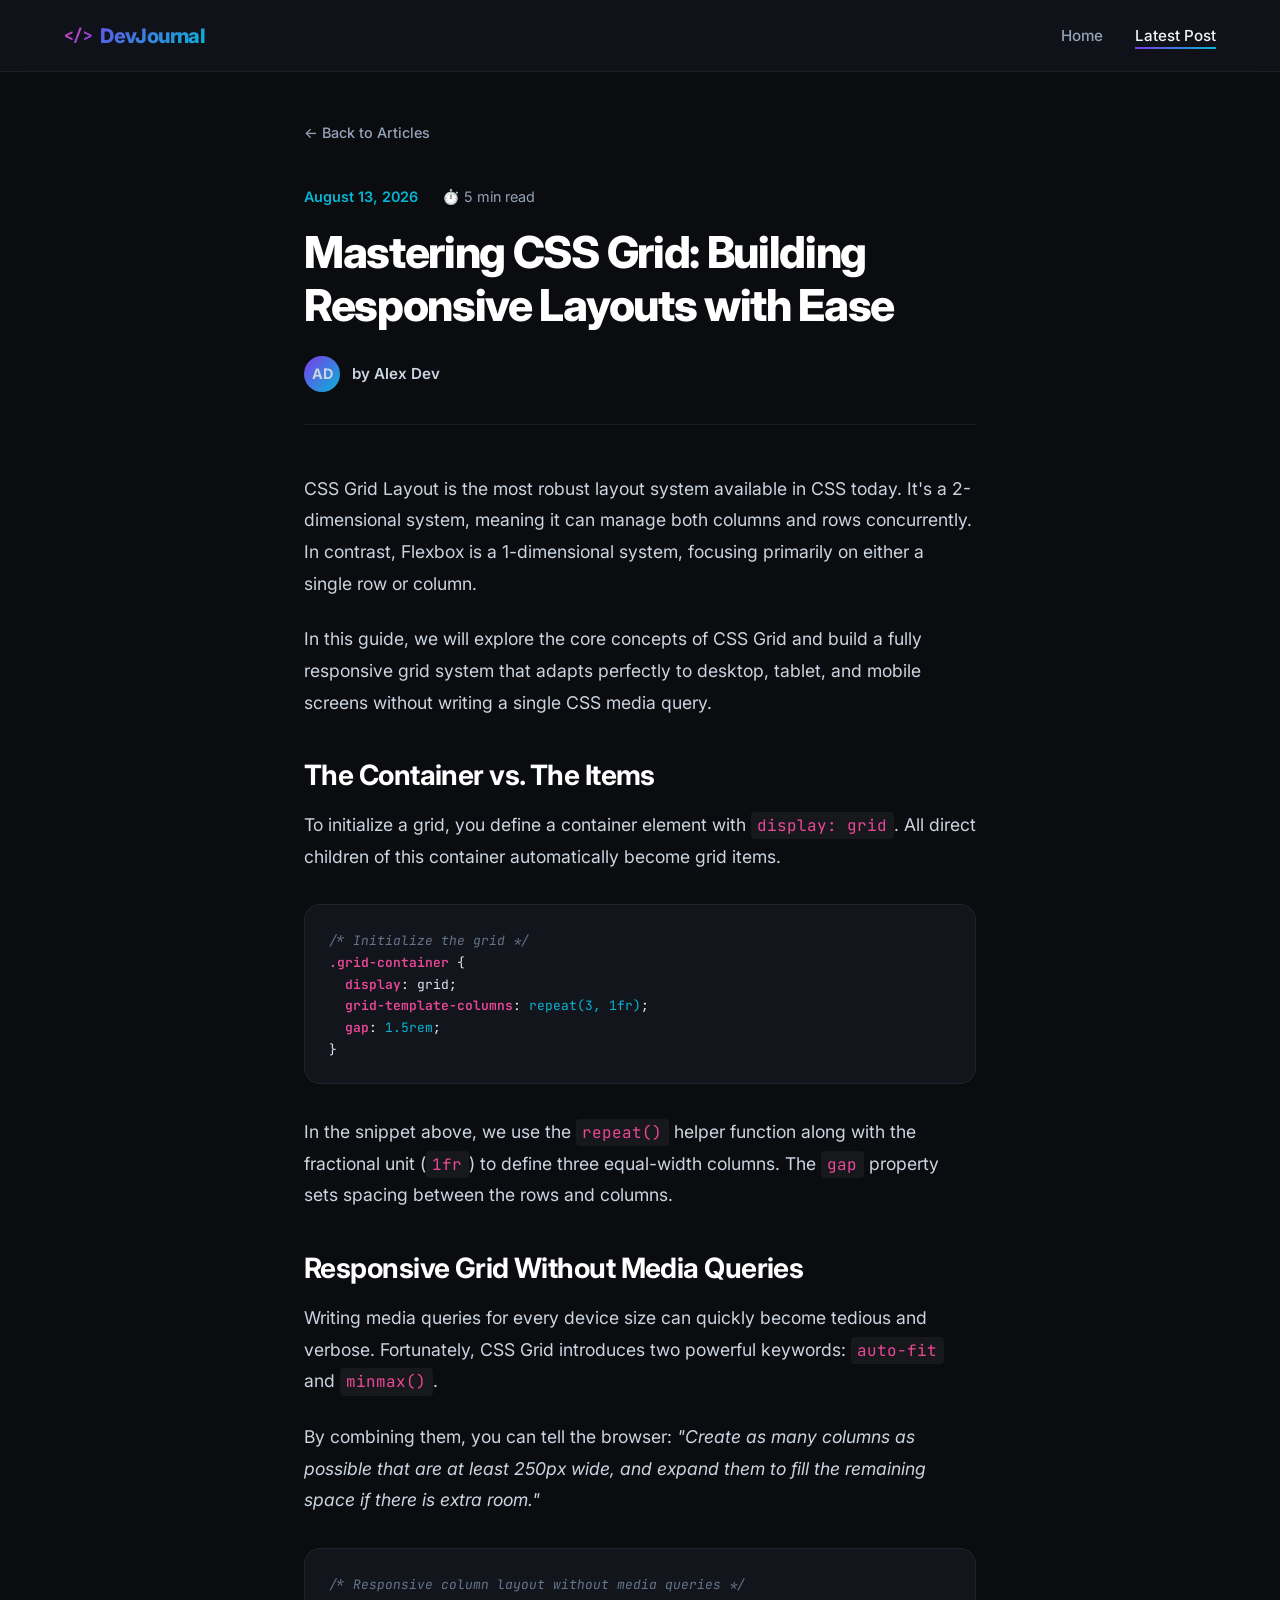
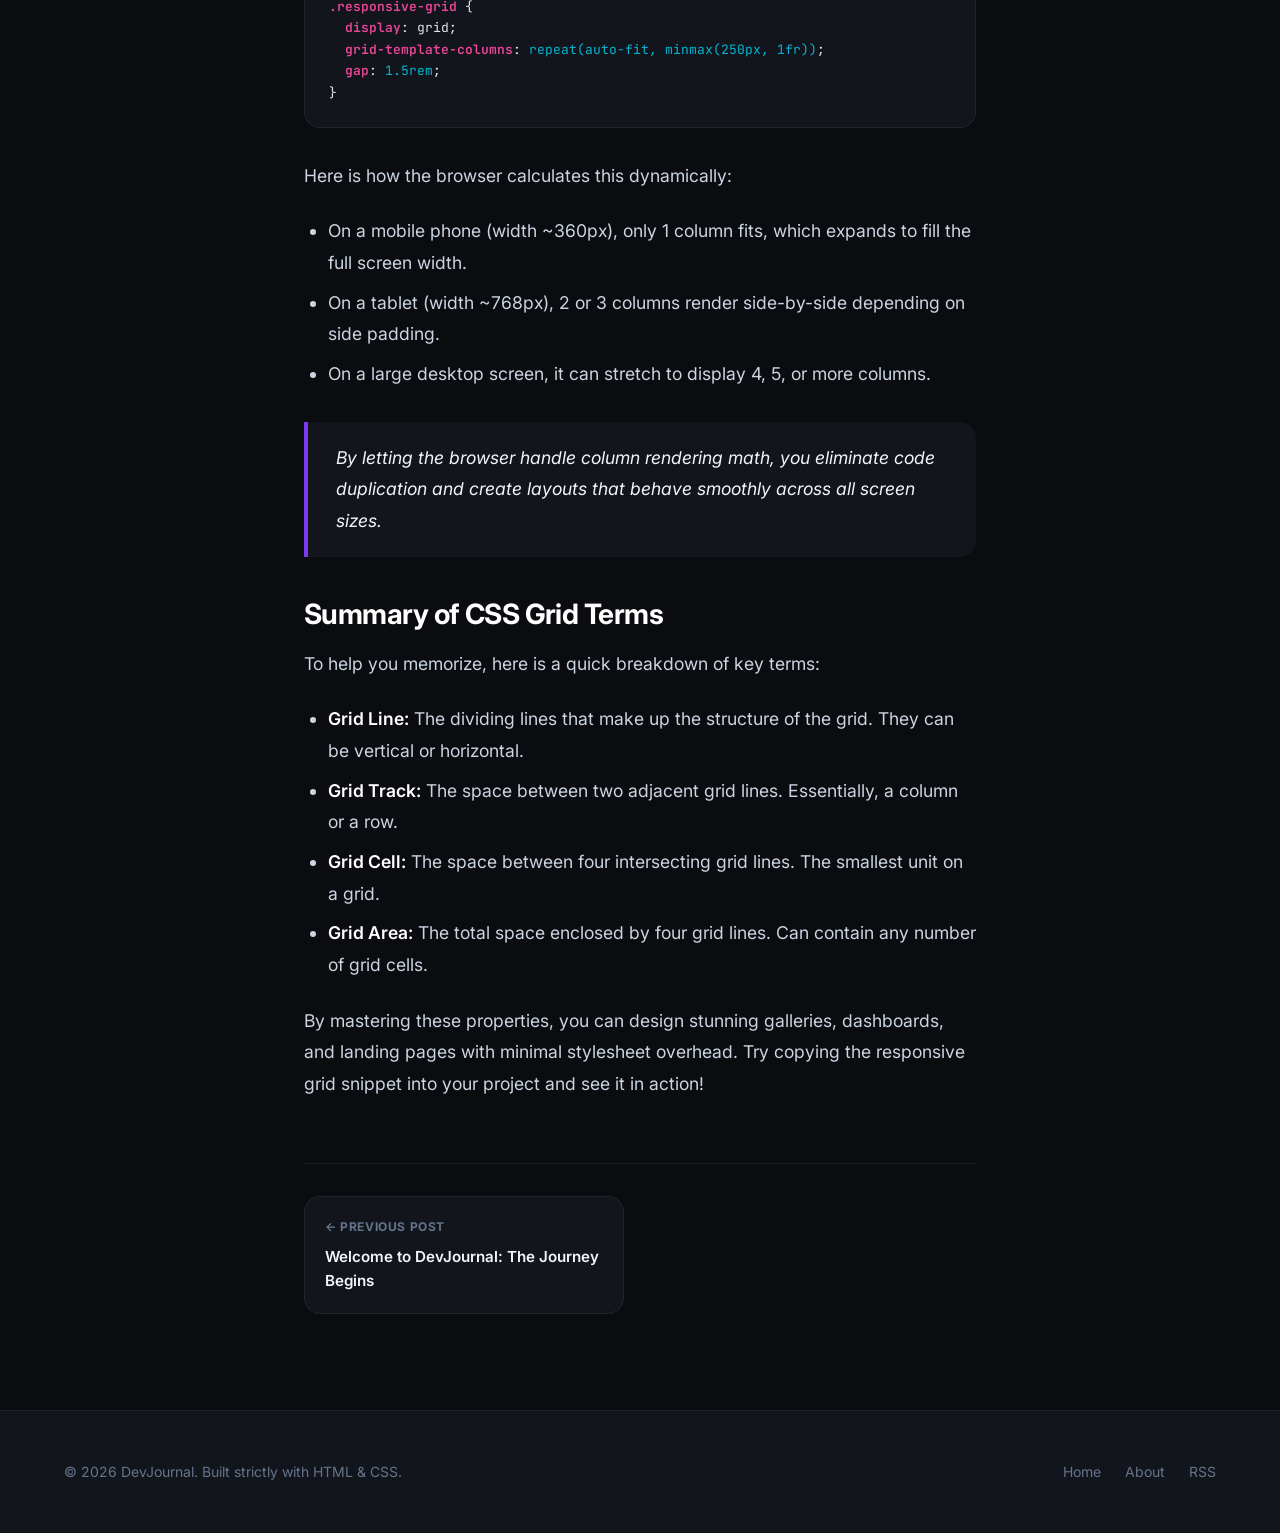
==== posts/mastering-css-grids.html @ 2eeadaad "first commit" ====
<!DOCTYPE html>
<html lang="en">
<head>
  <meta charset="UTF-8">
  <meta name="viewport" content="width=device-width, initial-scale=1.0">
  
  <!-- SEO Meta Tags -->
  <title>Mastering CSS Grid - DevJournal Tech Blog</title>
  <meta name="description" content="An in-depth tutorial on mastering CSS Grid layouts. Learn how to design complex, responsive grids without media queries.">
  <link rel="canonical" href="posts/mastering-css-grids.html">
  
  <!-- Stylesheets -->
  <link rel="stylesheet" href="../css/style.css">
</head>
<body>

  <!-- Sticky Site Header -->
  <header class="site-header" id="site-header">
    <div class="container">
      <a href="../index.html" class="logo" id="logo-link">DevJournal</a>
      <nav aria-label="Main Navigation">
        <ul class="nav-links">
          <li><a href="../index.html" id="nav-home">Home</a></li>
          <li><a href="mastering-css-grids.html" class="active" id="nav-latest">Latest Post</a></li>
        </ul>
      </nav>
    </div>
  </header>

  <!-- Article Layout -->
  <main class="post-layout">
    <!-- Back to Feed Link -->
    <a href="../index.html" class="post-back-btn" id="post-back-btn">← Back to Articles</a>

    <article>
      <!-- Article Header Metadata -->
      <header class="post-header">
        <div class="post-header-meta">
          <time datetime="2026-08-13" class="post-header-date">August 13, 2026</time>
          <span class="post-read-time" aria-label="5 minutes read">⏱️ 5 min read</span>
        </div>
        <h1 class="post-title">Mastering CSS Grid: Building Responsive Layouts with Ease</h1>
        <div class="post-author">
          <div class="post-author-img" aria-hidden="true">AD</div>
          <span class="post-author-name">by Alex Dev</span>
        </div>
      </header>

      <!-- Article Body -->
      <section class="post-content">
        <p>CSS Grid Layout is the most robust layout system available in CSS today. It's a 2-dimensional system, meaning it can manage both columns and rows concurrently. In contrast, Flexbox is a 1-dimensional system, focusing primarily on either a single row or column.</p>

        <p>In this guide, we will explore the core concepts of CSS Grid and build a fully responsive grid system that adapts perfectly to desktop, tablet, and mobile screens without writing a single CSS media query.</p>

        <h2>The Container vs. The Items</h2>
        <p>To initialize a grid, you define a container element with <code>display: grid</code>. All direct children of this container automatically become grid items.</p>

        <pre><code><span class="token comment">/* Initialize the grid */</span>
<span class="token keyword">.grid-container</span> {
  <span class="token keyword">display</span>: grid;
  <span class="token keyword">grid-template-columns</span>: <span class="token string">repeat(3, 1fr)</span>;
  <span class="token keyword">gap</span>: <span class="token string">1.5rem</span>;
}</code></pre>

        <p>In the snippet above, we use the <code>repeat()</code> helper function along with the fractional unit (<code>1fr</code>) to define three equal-width columns. The <code>gap</code> property sets spacing between the rows and columns.</p>

        <h2>Responsive Grid Without Media Queries</h2>
        <p>Writing media queries for every device size can quickly become tedious and verbose. Fortunately, CSS Grid introduces two powerful keywords: <code>auto-fit</code> and <code>minmax()</code>.</p>
        
        <p>By combining them, you can tell the browser: <em>"Create as many columns as possible that are at least 250px wide, and expand them to fill the remaining space if there is extra room."</em></p>

        <pre><code><span class="token comment">/* Responsive column layout without media queries */</span>
<span class="token keyword">.responsive-grid</span> {
  <span class="token keyword">display</span>: grid;
  <span class="token keyword">grid-template-columns</span>: <span class="token string">repeat(auto-fit, minmax(250px, 1fr))</span>;
  <span class="token keyword">gap</span>: <span class="token string">1.5rem</span>;
}</code></pre>

        <p>Here is how the browser calculates this dynamically:</p>
        <ul>
          <li>On a mobile phone (width ~360px), only 1 column fits, which expands to fill the full screen width.</li>
          <li>On a tablet (width ~768px), 2 or 3 columns render side-by-side depending on side padding.</li>
          <li>On a large desktop screen, it can stretch to display 4, 5, or more columns.</li>
        </ul>

        <blockquote>
          <p>By letting the browser handle column rendering math, you eliminate code duplication and create layouts that behave smoothly across all screen sizes.</p>
        </blockquote>

        <h2>Summary of CSS Grid Terms</h2>
        <p>To help you memorize, here is a quick breakdown of key terms:</p>
        <ul>
          <li><strong>Grid Line:</strong> The dividing lines that make up the structure of the grid. They can be vertical or horizontal.</li>
          <li><strong>Grid Track:</strong> The space between two adjacent grid lines. Essentially, a column or a row.</li>
          <li><strong>Grid Cell:</strong> The space between four intersecting grid lines. The smallest unit on a grid.</li>
          <li><strong>Grid Area:</strong> The total space enclosed by four grid lines. Can contain any number of grid cells.</li>
        </ul>

        <p>By mastering these properties, you can design stunning galleries, dashboards, and landing pages with minimal stylesheet overhead. Try copying the responsive grid snippet into your project and see it in action!</p>
      </section>
    </article>

    <!-- Post Navigation Links -->
    <nav class="post-navigation" aria-label="Post navigation">
      <a href="welcome-to-my-blog.html" class="post-nav-card" id="prev-post-link">
        <span class="post-nav-label">← Previous Post</span>
        <span class="post-nav-title">Welcome to DevJournal: The Journey Begins</span>
      </a>
      <div class="post-nav-card next" style="visibility: hidden;">
        <span class="post-nav-label">Next Post</span>
        <span class="post-nav-title">None</span>
      </div>
    </nav>
  </main>

  <!-- Site Footer -->
  <footer class="site-footer" id="site-footer">
    <div class="container">
      <div class="footer-copy" id="footer-copy-text">&copy; 2026 DevJournal. Built strictly with HTML &amp; CSS.</div>
      <ul class="footer-links">
        <li><a href="../index.html" id="footer-link-home">Home</a></li>
        <li><a href="#" id="footer-link-about">About</a></li>
        <li><a href="#" id="footer-link-rss">RSS</a></li>
      </ul>
    </div>
  </footer>

</body>
</html>
---- css/style.css ----
/* Modern Web Responsive Blog Stylesheet */
@import url('https://fonts.googleapis.com/css2?family=Inter:wght@300;400;500;600;700;800&family=JetBrains+Mono:wght@400;500;600&display=swap');

:root {
  /* Colors */
  --bg-primary: #0b0c10;
  --bg-secondary: #13151c;
  --bg-tertiary: #1b1e28;
  --bg-glass: rgba(19, 21, 28, 0.75);
  
  --text-primary: #f1f5f9;
  --text-secondary: #94a3b8;
  --text-muted: #64748b;
  
  --accent-primary: #7c3aed; /* violet-600 */
  --accent-secondary: #06b6d4; /* cyan-500 */
  --accent-magenta: #ec4899; /* pink-500 */
  
  --border-subtle: rgba(255, 255, 255, 0.06);
  --border-focus: rgba(124, 58, 237, 0.5);
  
  --gradient-accent: linear-gradient(135deg, var(--accent-primary) 0%, var(--accent-secondary) 100%);
  --gradient-magenta: linear-gradient(135deg, var(--accent-magenta) 0%, var(--accent-primary) 100%);
  --gradient-card-hover: linear-gradient(135deg, rgba(124, 58, 237, 0.1) 0%, rgba(6, 118, 212, 0.05) 100%);

  /* Layout and Spacing */
  --max-width-content: 1200px;
  --max-width-reading: 72ch;
  --header-height: 72px;
  --radius-sm: 8px;
  --radius-md: 16px;
  --radius-lg: 24px;
  
  /* Font Stacks */
  --font-sans: 'Inter', system-ui, -apple-system, sans-serif;
  --font-mono: 'JetBrains Mono', 'Fira Code', monospace;
  
  /* Transitions */
  --transition-fast: 0.2s cubic-bezier(0.4, 0, 0.2, 1);
  --transition-normal: 0.3s cubic-bezier(0.4, 0, 0.2, 1);
  --transition-slow: 0.5s cubic-bezier(0.4, 0, 0.2, 1);
  
  /* Shadow */
  --shadow-sm: 0 2px 8px -2px rgba(0, 0, 0, 0.5);
  --shadow-md: 0 8px 30px -10px rgba(0, 0, 0, 0.6);
  --shadow-lg: 0 20px 40px -15px rgba(0, 0, 0, 0.8);
  --shadow-glow: 0 0 24px -4px rgba(124, 58, 237, 0.35);
}

/* CSS Resets & Base Styles */
*, *::before, *::after {
  box-sizing: border-box;
  margin: 0;
  padding: 0;
}

html {
  scroll-behavior: smooth;
  -webkit-text-size-adjust: 100%;
}

body {
  background-color: var(--bg-primary);
  color: var(--text-primary);
  font-family: var(--font-sans);
  line-height: 1.6;
  -webkit-font-smoothing: antialiased;
  -moz-osx-font-smoothing: grayscale;
  overflow-x: hidden;
}

/* Typography elements */
h1, h2, h3, h4, h5, h6 {
  color: #ffffff;
  font-weight: 700;
  line-height: 1.25;
  letter-spacing: -0.02em;
}

h1 { font-size: 2.5rem; margin-bottom: 1.5rem; }
h2 { font-size: 1.85rem; margin-bottom: 1.25rem; margin-top: 2rem; }
h3 { font-size: 1.4rem; margin-bottom: 1rem; margin-top: 1.5rem; }

p {
  margin-bottom: 1.25rem;
  color: var(--text-secondary);
  font-weight: 400;
}

a {
  color: var(--text-primary);
  text-decoration: none;
  transition: var(--transition-fast);
}

/* Layout Containers */
.container {
  max-width: var(--max-width-content);
  margin: 0 auto;
  padding: 0 1.5rem;
  width: 100%;
}

/* Sticky Header with Backdrop Blur */
.site-header {
  position: sticky;
  top: 0;
  z-index: 100;
  background-color: var(--bg-glass);
  backdrop-filter: blur(12px);
  -webkit-backdrop-filter: blur(12px);
  border-bottom: 1px solid var(--border-subtle);
  height: var(--header-height);
  display: flex;
  align-items: center;
}

.site-header .container {
  display: flex;
  justify-content: space-between;
  align-items: center;
}

.logo {
  font-size: 1.25rem;
  font-weight: 800;
  letter-spacing: -0.03em;
  background: var(--gradient-accent);
  -webkit-background-clip: text;
  -webkit-text-fill-color: transparent;
  display: flex;
  align-items: center;
  gap: 0.5rem;
}

.logo::before {
  content: "</>";
  font-family: var(--font-mono);
  font-weight: 600;
  font-size: 1rem;
  background: var(--gradient-magenta);
  -webkit-background-clip: text;
  -webkit-text-fill-color: transparent;
}

.nav-links {
  display: flex;
  gap: 2rem;
  list-style: none;
}

.nav-links a {
  font-weight: 500;
  font-size: 0.95rem;
  color: var(--text-secondary);
  position: relative;
  padding: 0.25rem 0;
}

.nav-links a:hover,
.nav-links a.active {
  color: var(--text-primary);
}

.nav-links a::after {
  content: '';
  position: absolute;
  bottom: 0;
  left: 0;
  width: 0;
  height: 2px;
  background: var(--gradient-accent);
  transition: var(--transition-fast);
}

.nav-links a:hover::after,
.nav-links a.active::after {
  width: 100%;
}

/* Layout: Two Column Main Grid for Homepage */
.main-layout {
  display: grid;
  grid-template-columns: 280px 1fr;
  gap: 3rem;
  padding-top: 3rem;
  padding-bottom: 4rem;
}

/* Sidebar Styling */
.sidebar {
  position: sticky;
  top: calc(var(--header-height) + 2rem);
  height: fit-content;
  display: flex;
  flex-direction: column;
  gap: 2rem;
}

.profile-card {
  background-color: var(--bg-secondary);
  border: 1px solid var(--border-subtle);
  border-radius: var(--radius-md);
  padding: 1.75rem;
  box-shadow: var(--shadow-sm);
  text-align: center;
}

.profile-avatar {
  width: 90px;
  height: 90px;
  border-radius: 50%;
  margin: 0 auto 1.25rem;
  background: var(--gradient-accent);
  padding: 3px;
  box-shadow: var(--shadow-glow);
  display: flex;
  align-items: center;
  justify-content: center;
  font-size: 2rem;
}

.profile-name {
  font-size: 1.2rem;
  font-weight: 700;
  margin-bottom: 0.5rem;
}

.profile-bio {
  font-size: 0.875rem;
  color: var(--text-secondary);
  margin-bottom: 1.25rem;
  line-height: 1.5;
}

.social-links {
  display: flex;
  justify-content: center;
  gap: 1rem;
}

.social-btn {
  width: 38px;
  height: 38px;
  border-radius: 50%;
  background-color: var(--bg-tertiary);
  border: 1px solid var(--border-subtle);
  display: flex;
  align-items: center;
  justify-content: center;
  color: var(--text-secondary);
  transition: var(--transition-fast);
}

.social-btn:hover {
  color: var(--text-primary);
  border-color: var(--accent-primary);
  transform: translateY(-2px);
  box-shadow: 0 4px 12px rgba(124, 58, 237, 0.2);
}

.sidebar-widget {
  background-color: var(--bg-secondary);
  border: 1px solid var(--border-subtle);
  border-radius: var(--radius-md);
  padding: 1.5rem;
}

.widget-title {
  font-size: 0.9rem;
  font-weight: 700;
  text-transform: uppercase;
  letter-spacing: 0.05em;
  color: var(--text-primary);
  margin-bottom: 1rem;
  border-bottom: 1px solid var(--border-subtle);
  padding-bottom: 0.5rem;
}

.tag-cloud {
  display: flex;
  flex-wrap: wrap;
  gap: 0.5rem;
}

.tag {
  font-size: 0.75rem;
  font-weight: 600;
  padding: 0.35rem 0.75rem;
  border-radius: 9999px;
  background-color: var(--bg-tertiary);
  border: 1px solid var(--border-subtle);
  color: var(--text-secondary);
  transition: var(--transition-fast);
}

.tag:hover {
  background-color: var(--accent-primary);
  border-color: var(--accent-primary);
  color: #ffffff;
  transform: translateY(-1px);
}

/* Tech Blog list homepage */
.feed-header {
  margin-bottom: 2rem;
}

.feed-title {
  font-size: 2rem;
  font-weight: 800;
  letter-spacing: -0.03em;
  margin-bottom: 0.5rem;
}

.feed-subtitle {
  color: var(--text-secondary);
  font-size: 1rem;
}

.post-list {
  display: flex;
  flex-direction: column;
  gap: 1.75rem;
}

/* Post card layouts */
.post-card {
  background-color: var(--bg-secondary);
  border: 1px solid var(--border-subtle);
  border-radius: var(--radius-md);
  padding: 2rem;
  position: relative;
  transition: var(--transition-normal);
  display: flex;
  flex-direction: column;
  gap: 0.75rem;
  overflow: hidden;
  box-shadow: var(--shadow-sm);
}

.post-card::before {
  content: '';
  position: absolute;
  top: 0;
  left: 0;
  width: 4px;
  height: 100%;
  background: var(--gradient-accent);
  opacity: 0;
  transition: var(--transition-normal);
}

.post-card:hover {
  transform: translateY(-4px);
  border-color: rgba(124, 58, 237, 0.2);
  background: var(--gradient-card-hover);
  box-shadow: var(--shadow-md);
}

.post-card:hover::before {
  opacity: 1;
}

.post-meta {
  display: flex;
  align-items: center;
  gap: 1rem;
  font-size: 0.85rem;
  color: var(--text-muted);
  font-weight: 500;
}

.post-date {
  color: var(--accent-secondary);
}

.post-read-time {
  display: flex;
  align-items: center;
  gap: 0.25rem;
}

.post-card-title {
  font-size: 1.5rem;
  font-weight: 700;
  line-height: 1.3;
}

.post-card-title a:hover {
  background: var(--gradient-accent);
  -webkit-background-clip: text;
  -webkit-text-fill-color: transparent;
}

.post-excerpt {
  color: var(--text-secondary);
  font-size: 0.95rem;
  line-height: 1.6;
}

.post-tags {
  display: flex;
  gap: 0.5rem;
  margin-top: 0.5rem;
}

.post-card-link {
  align-self: flex-start;
  font-size: 0.9rem;
  font-weight: 600;
  color: var(--text-primary);
  display: inline-flex;
  align-items: center;
  gap: 0.25rem;
  margin-top: 0.75rem;
  border-bottom: 2px solid var(--accent-primary);
  padding-bottom: 2px;
}

.post-card-link:hover {
  color: var(--accent-secondary);
  border-color: var(--accent-secondary);
  gap: 0.5rem;
}

/* Single Post layout page */
.post-layout {
  max-width: var(--max-width-reading);
  margin: 0 auto;
  padding: 3rem 1.5rem 6rem;
}

.post-back-btn {
  display: inline-flex;
  align-items: center;
  gap: 0.5rem;
  color: var(--text-secondary);
  font-weight: 500;
  font-size: 0.9rem;
  margin-bottom: 2.5rem;
  transition: var(--transition-fast);
}

.post-back-btn:hover {
  color: var(--text-primary);
  transform: translateX(-4px);
}

.post-header {
  margin-bottom: 3rem;
  border-bottom: 1px solid var(--border-subtle);
  padding-bottom: 2rem;
}

.post-header-meta {
  display: flex;
  align-items: center;
  gap: 1.5rem;
  font-size: 0.9rem;
  color: var(--text-secondary);
  margin-bottom: 1rem;
}

.post-header-date {
  color: var(--accent-secondary);
  font-weight: 600;
}

.post-title {
  font-size: 2.75rem;
  font-weight: 800;
  line-height: 1.2;
  letter-spacing: -0.03em;
  margin-bottom: 1.5rem;
}

.post-author {
  display: flex;
  align-items: center;
  gap: 0.75rem;
}

.post-author-img {
  width: 36px;
  height: 36px;
  border-radius: 50%;
  background: var(--gradient-accent);
  padding: 2px;
  display: flex;
  align-items: center;
  justify-content: center;
  font-size: 0.9rem;
  font-weight: 700;
}

.post-author-name {
  font-weight: 600;
  font-size: 0.95rem;
}

/* Article content styling */
article {
  font-size: 1.1rem;
  line-height: 1.8;
  color: #cbd5e1; /* slate-300 */
}

article p {
  color: #cbd5e1;
  margin-bottom: 1.5rem;
}

article strong {
  color: #ffffff;
  font-weight: 600;
}

article em {
  font-style: italic;
}

article h2 {
  font-size: 1.75rem;
  margin-top: 2.5rem;
  margin-bottom: 1rem;
}

article h3 {
  font-size: 1.35rem;
  margin-top: 2rem;
  margin-bottom: 0.75rem;
}

article ul, article ol {
  margin-bottom: 1.5rem;
  padding-left: 1.5rem;
}

article li {
  margin-bottom: 0.5rem;
  color: #cbd5e1;
}

article blockquote {
  border-left: 4px solid var(--accent-primary);
  background-color: var(--bg-secondary);
  padding: 1.25rem 1.75rem;
  margin: 2rem 0;
  border-radius: 0 var(--radius-md) var(--radius-md) 0;
  font-style: italic;
}

article blockquote p {
  color: var(--text-primary);
  margin-bottom: 0;
}

/* Code Syntax Highlighting */
article pre {
  background-color: var(--bg-secondary);
  border: 1px solid var(--border-subtle);
  border-radius: var(--radius-md);
  padding: 1.5rem;
  overflow-x: auto;
  margin: 2rem 0;
  font-family: var(--font-mono);
  font-size: 0.9rem;
  line-height: 1.5;
  color: #e2e8f0;
}

article code {
  font-family: var(--font-mono);
  font-size: 0.9em;
  background-color: rgba(255, 255, 255, 0.05);
  padding: 0.2rem 0.4rem;
  border-radius: 4px;
  color: var(--accent-magenta);
}

article pre code {
  background-color: transparent;
  padding: 0;
  border-radius: 0;
  color: inherit;
}

/* Image formatting */
article img {
  max-width: 100%;
  height: auto;
  border-radius: var(--radius-md);
  margin: 2rem 0;
  border: 1px solid var(--border-subtle);
  box-shadow: var(--shadow-md);
}

/* Post navigation page footer */
.post-navigation {
  display: flex;
  justify-content: space-between;
  gap: 2rem;
  margin-top: 4rem;
  padding-top: 2rem;
  border-top: 1px solid var(--border-subtle);
}

.post-nav-card {
  flex: 1;
  background-color: var(--bg-secondary);
  border: 1px solid var(--border-subtle);
  border-radius: var(--radius-md);
  padding: 1.25rem;
  display: flex;
  flex-direction: column;
  gap: 0.5rem;
  transition: var(--transition-fast);
}

.post-nav-card:hover {
  border-color: var(--accent-secondary);
  background-color: var(--bg-tertiary);
  transform: translateY(-2px);
}

.post-nav-card.next {
  text-align: right;
}

.post-nav-label {
  font-size: 0.75rem;
  font-weight: 700;
  text-transform: uppercase;
  color: var(--text-muted);
  letter-spacing: 0.05em;
}

.post-nav-title {
  font-size: 0.95rem;
  font-weight: 600;
  color: var(--text-primary);
}

/* Footer Section */
.site-footer {
  border-top: 1px solid var(--border-subtle);
  background-color: var(--bg-secondary);
  padding: 3rem 0;
  margin-top: auto;
}

.site-footer .container {
  display: flex;
  justify-content: space-between;
  align-items: center;
}

.footer-copy {
  font-size: 0.875rem;
  color: var(--text-muted);
}

.footer-links {
  display: flex;
  gap: 1.5rem;
  list-style: none;
}

.footer-links a {
  font-size: 0.875rem;
  color: var(--text-muted);
}

.footer-links a:hover {
  color: var(--text-primary);
}

/* Code styling token colors */
.token.comment { color: var(--text-muted); font-style: italic; }
.token.keyword { color: var(--accent-magenta); font-weight: 600; }
.token.string { color: var(--accent-secondary); }
.token.function { color: #60a5fa; }
.token.number { color: #f59e0b; }

/* Responsive adjustments */
@media (max-width: 968px) {
  .main-layout {
    grid-template-columns: 1fr;
    gap: 2.5rem;
    padding-top: 2rem;
  }
  
  .sidebar {
    position: static;
    display: grid;
    grid-template-columns: 1fr 1fr;
    gap: 1.5rem;
  }
  
  .profile-card {
    text-align: left;
    display: flex;
    align-items: center;
    gap: 1.5rem;
    padding: 1.5rem;
  }
  
  .profile-avatar {
    margin: 0;
    flex-shrink: 0;
  }
  
  .profile-details {
    display: flex;
    flex-direction: column;
  }
  
  .profile-bio {
    margin-bottom: 0.75rem;
  }
  
  .social-links {
    justify-content: flex-start;
  }
}

@media (max-width: 640px) {
  :root {
    --header-height: 60px;
  }
  
  h1 { font-size: 2rem; }
  h2 { font-size: 1.5rem; }
  
  .site-header {
    height: var(--header-height);
  }
  
  .nav-links {
    gap: 1.25rem;
  }
  
  .sidebar {
    grid-template-columns: 1fr;
    gap: 1.25rem;
  }
  
  .profile-card {
    flex-direction: column;
    text-align: center;
  }
  
  .profile-avatar {
    margin: 0 auto 1rem;
  }
  
  .profile-details {
    align-items: center;
  }
  
  .social-links {
    justify-content: center;
  }
  
  .post-card {
    padding: 1.5rem;
  }
  
  .post-card-title {
    font-size: 1.25rem;
  }
  
  .post-layout {
    padding-top: 1.5rem;
  }
  
  .post-title {
    font-size: 2rem;
  }
  
  .post-navigation {
    flex-direction: column;
    gap: 1rem;
  }
  
  .site-footer .container {
    flex-direction: column;
    gap: 1rem;
    text-align: center;
  }
}
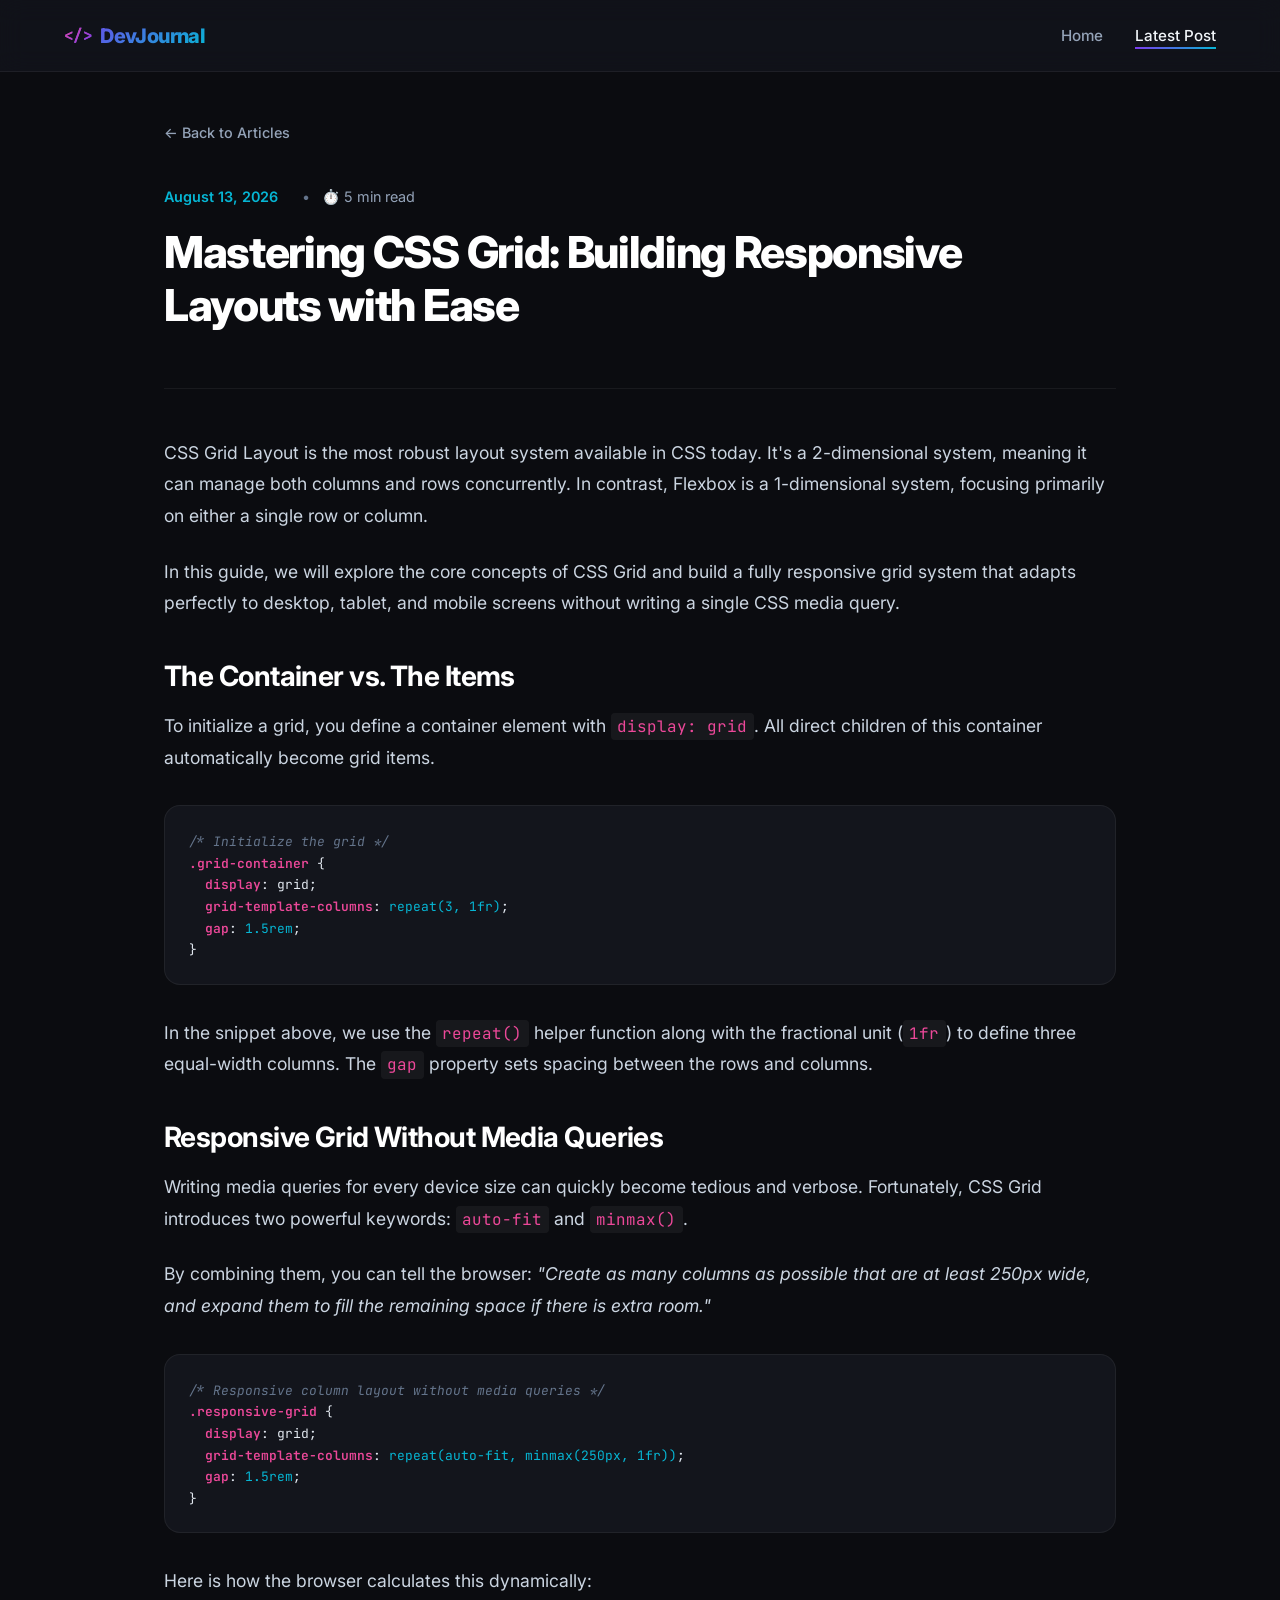
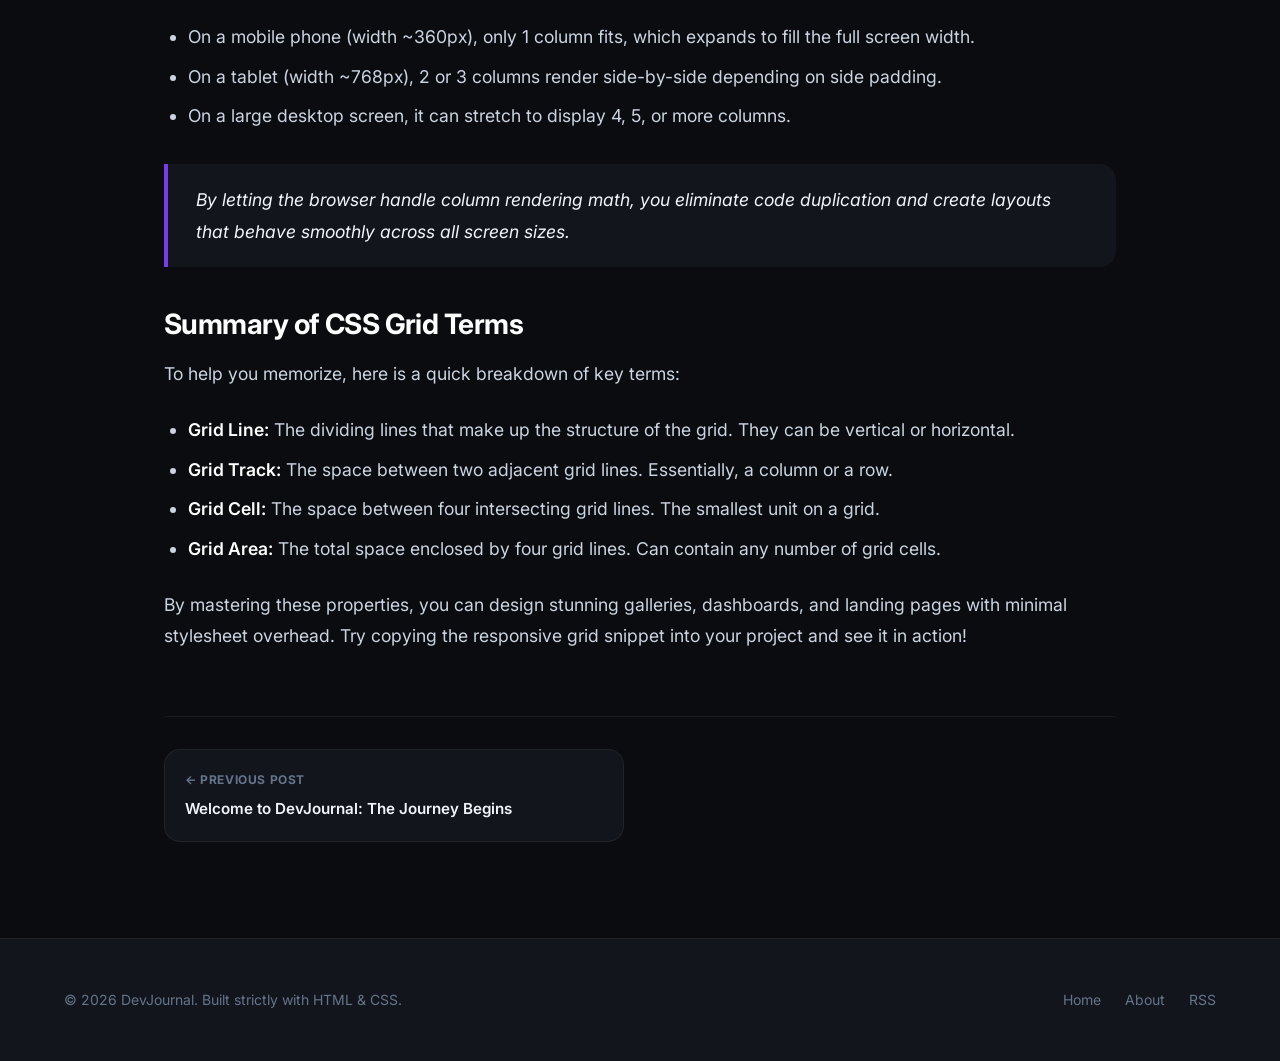
==== commit 3806facf: "updated the layout for the home page and the detailed blog post page view" ====
--- a/posts/mastering-css-grids.html
+++ b/posts/mastering-css-grids.html
@@ -40,10 +40,6 @@
           <span class="post-read-time" aria-label="5 minutes read">⏱️ 5 min read</span>
         </div>
         <h1 class="post-title">Mastering CSS Grid: Building Responsive Layouts with Ease</h1>
-        <div class="post-author">
-          <div class="post-author-img" aria-hidden="true">AD</div>
-          <span class="post-author-name">by Alex Dev</span>
-        </div>
       </header>
 
       <!-- Article Body -->
--- a/css/style.css
+++ b/css/style.css
@@ -178,109 +178,12 @@
   width: 100%;
 }
 
-/* Layout: Two Column Main Grid for Homepage */
+/* Layout: Centered Feed Layout for Homepage */
 .main-layout {
-  display: grid;
-  grid-template-columns: 280px 1fr;
-  gap: 3rem;
+  max-width: 1000px;
+  margin: 0 auto;
   padding-top: 3rem;
   padding-bottom: 4rem;
-}
-
-/* Sidebar Styling */
-.sidebar {
-  position: sticky;
-  top: calc(var(--header-height) + 2rem);
-  height: fit-content;
-  display: flex;
-  flex-direction: column;
-  gap: 2rem;
-}
-
-.profile-card {
-  background-color: var(--bg-secondary);
-  border: 1px solid var(--border-subtle);
-  border-radius: var(--radius-md);
-  padding: 1.75rem;
-  box-shadow: var(--shadow-sm);
-  text-align: center;
-}
-
-.profile-avatar {
-  width: 90px;
-  height: 90px;
-  border-radius: 50%;
-  margin: 0 auto 1.25rem;
-  background: var(--gradient-accent);
-  padding: 3px;
-  box-shadow: var(--shadow-glow);
-  display: flex;
-  align-items: center;
-  justify-content: center;
-  font-size: 2rem;
-}
-
-.profile-name {
-  font-size: 1.2rem;
-  font-weight: 700;
-  margin-bottom: 0.5rem;
-}
-
-.profile-bio {
-  font-size: 0.875rem;
-  color: var(--text-secondary);
-  margin-bottom: 1.25rem;
-  line-height: 1.5;
-}
-
-.social-links {
-  display: flex;
-  justify-content: center;
-  gap: 1rem;
-}
-
-.social-btn {
-  width: 38px;
-  height: 38px;
-  border-radius: 50%;
-  background-color: var(--bg-tertiary);
-  border: 1px solid var(--border-subtle);
-  display: flex;
-  align-items: center;
-  justify-content: center;
-  color: var(--text-secondary);
-  transition: var(--transition-fast);
-}
-
-.social-btn:hover {
-  color: var(--text-primary);
-  border-color: var(--accent-primary);
-  transform: translateY(-2px);
-  box-shadow: 0 4px 12px rgba(124, 58, 237, 0.2);
-}
-
-.sidebar-widget {
-  background-color: var(--bg-secondary);
-  border: 1px solid var(--border-subtle);
-  border-radius: var(--radius-md);
-  padding: 1.5rem;
-}
-
-.widget-title {
-  font-size: 0.9rem;
-  font-weight: 700;
-  text-transform: uppercase;
-  letter-spacing: 0.05em;
-  color: var(--text-primary);
-  margin-bottom: 1rem;
-  border-bottom: 1px solid var(--border-subtle);
-  padding-bottom: 0.5rem;
-}
-
-.tag-cloud {
-  display: flex;
-  flex-wrap: wrap;
-  gap: 0.5rem;
 }
 
 .tag {
@@ -301,22 +204,7 @@
   transform: translateY(-1px);
 }
 
-/* Tech Blog list homepage */
-.feed-header {
-  margin-bottom: 2rem;
-}
-
-.feed-title {
-  font-size: 2rem;
-  font-weight: 800;
-  letter-spacing: -0.03em;
-  margin-bottom: 0.5rem;
-}
-
-.feed-subtitle {
-  color: var(--text-secondary);
-  font-size: 1rem;
-}
+
 
 .post-list {
   display: flex;
@@ -324,55 +212,52 @@
   gap: 1.75rem;
 }
 
-/* Post card layouts */
+/* Simple, Minimalist Tech Blog List Item Styling */
 .post-card {
-  background-color: var(--bg-secondary);
-  border: 1px solid var(--border-subtle);
-  border-radius: var(--radius-md);
-  padding: 2rem;
+  background-color: transparent;
+  border: none;
+  border-bottom: 1px solid var(--border-subtle);
+  border-radius: 0;
+  padding: 0 0 2.25rem 0;
   position: relative;
-  transition: var(--transition-normal);
+  transition: none;
   display: flex;
   flex-direction: column;
+  gap: 0.5rem;
+  overflow: visible;
+  box-shadow: none;
+}
+
+.post-card::before {
+  display: none;
+}
+
+.post-card:last-child {
+  border-bottom: none;
+}
+
+.post-card:hover {
+  transform: none;
+  border-color: var(--border-subtle);
+  background: transparent;
+  box-shadow: none;
+}
+
+.post-card:hover::before {
+  display: none;
+}
+
+.post-meta {
+  display: flex;
+  align-items: center;
   gap: 0.75rem;
-  overflow: hidden;
-  box-shadow: var(--shadow-sm);
-}
-
-.post-card::before {
-  content: '';
-  position: absolute;
-  top: 0;
-  left: 0;
-  width: 4px;
-  height: 100%;
-  background: var(--gradient-accent);
-  opacity: 0;
-  transition: var(--transition-normal);
-}
-
-.post-card:hover {
-  transform: translateY(-4px);
-  border-color: rgba(124, 58, 237, 0.2);
-  background: var(--gradient-card-hover);
-  box-shadow: var(--shadow-md);
-}
-
-.post-card:hover::before {
-  opacity: 1;
-}
-
-.post-meta {
-  display: flex;
-  align-items: center;
-  gap: 1rem;
   font-size: 0.85rem;
   color: var(--text-muted);
   font-weight: 500;
 }
 
 .post-date {
-  color: var(--accent-secondary);
+  color: var(--text-muted);
 }
 
 .post-read-time {
@@ -381,52 +266,64 @@
   gap: 0.25rem;
 }
 
+.post-read-time::before {
+  content: "•";
+  margin-right: 0.5rem;
+  color: var(--text-muted);
+}
+
 .post-card-title {
-  font-size: 1.5rem;
+  font-size: 1.65rem;
   font-weight: 700;
   line-height: 1.3;
+  margin-top: 0.25rem;
+}
+
+.post-card-title a {
+  color: var(--text-primary);
+  transition: color var(--transition-fast);
 }
 
 .post-card-title a:hover {
-  background: var(--gradient-accent);
-  -webkit-background-clip: text;
-  -webkit-text-fill-color: transparent;
+  color: var(--accent-secondary);
+  background: none;
+  -webkit-background-clip: initial;
+  -webkit-text-fill-color: initial;
 }
 
 .post-excerpt {
   color: var(--text-secondary);
-  font-size: 0.95rem;
+  font-size: 1rem;
   line-height: 1.6;
+  margin-top: 0.25rem;
 }
 
 .post-tags {
   display: flex;
   gap: 0.5rem;
-  margin-top: 0.5rem;
+  margin-top: 0.25rem;
 }
 
 .post-card-link {
   align-self: flex-start;
-  font-size: 0.9rem;
+  font-size: 0.95rem;
   font-weight: 600;
-  color: var(--text-primary);
+  color: var(--accent-secondary);
   display: inline-flex;
   align-items: center;
   gap: 0.25rem;
-  margin-top: 0.75rem;
-  border-bottom: 2px solid var(--accent-primary);
-  padding-bottom: 2px;
+  margin-top: 0.5rem;
+  transition: color var(--transition-fast), transform var(--transition-fast);
 }
 
 .post-card-link:hover {
-  color: var(--accent-secondary);
-  border-color: var(--accent-secondary);
-  gap: 0.5rem;
+  color: var(--text-primary);
+  transform: translateX(4px);
 }
 
 /* Single Post layout page */
 .post-layout {
-  max-width: var(--max-width-reading);
+  max-width: 1000px;
   margin: 0 auto;
   padding: 3rem 1.5rem 6rem;
 }
@@ -475,29 +372,7 @@
   margin-bottom: 1.5rem;
 }
 
-.post-author {
-  display: flex;
-  align-items: center;
-  gap: 0.75rem;
-}
-
-.post-author-img {
-  width: 36px;
-  height: 36px;
-  border-radius: 50%;
-  background: var(--gradient-accent);
-  padding: 2px;
-  display: flex;
-  align-items: center;
-  justify-content: center;
-  font-size: 0.9rem;
-  font-weight: 700;
-}
-
-.post-author-name {
-  font-weight: 600;
-  font-size: 0.95rem;
-}
+
 
 /* Article content styling */
 article {
@@ -686,42 +561,7 @@
 /* Responsive adjustments */
 @media (max-width: 968px) {
   .main-layout {
-    grid-template-columns: 1fr;
-    gap: 2.5rem;
     padding-top: 2rem;
-  }
-  
-  .sidebar {
-    position: static;
-    display: grid;
-    grid-template-columns: 1fr 1fr;
-    gap: 1.5rem;
-  }
-  
-  .profile-card {
-    text-align: left;
-    display: flex;
-    align-items: center;
-    gap: 1.5rem;
-    padding: 1.5rem;
-  }
-  
-  .profile-avatar {
-    margin: 0;
-    flex-shrink: 0;
-  }
-  
-  .profile-details {
-    display: flex;
-    flex-direction: column;
-  }
-  
-  .profile-bio {
-    margin-bottom: 0.75rem;
-  }
-  
-  .social-links {
-    justify-content: flex-start;
   }
 }
 
@@ -739,28 +579,6 @@
   
   .nav-links {
     gap: 1.25rem;
-  }
-  
-  .sidebar {
-    grid-template-columns: 1fr;
-    gap: 1.25rem;
-  }
-  
-  .profile-card {
-    flex-direction: column;
-    text-align: center;
-  }
-  
-  .profile-avatar {
-    margin: 0 auto 1rem;
-  }
-  
-  .profile-details {
-    align-items: center;
-  }
-  
-  .social-links {
-    justify-content: center;
   }
   
   .post-card {
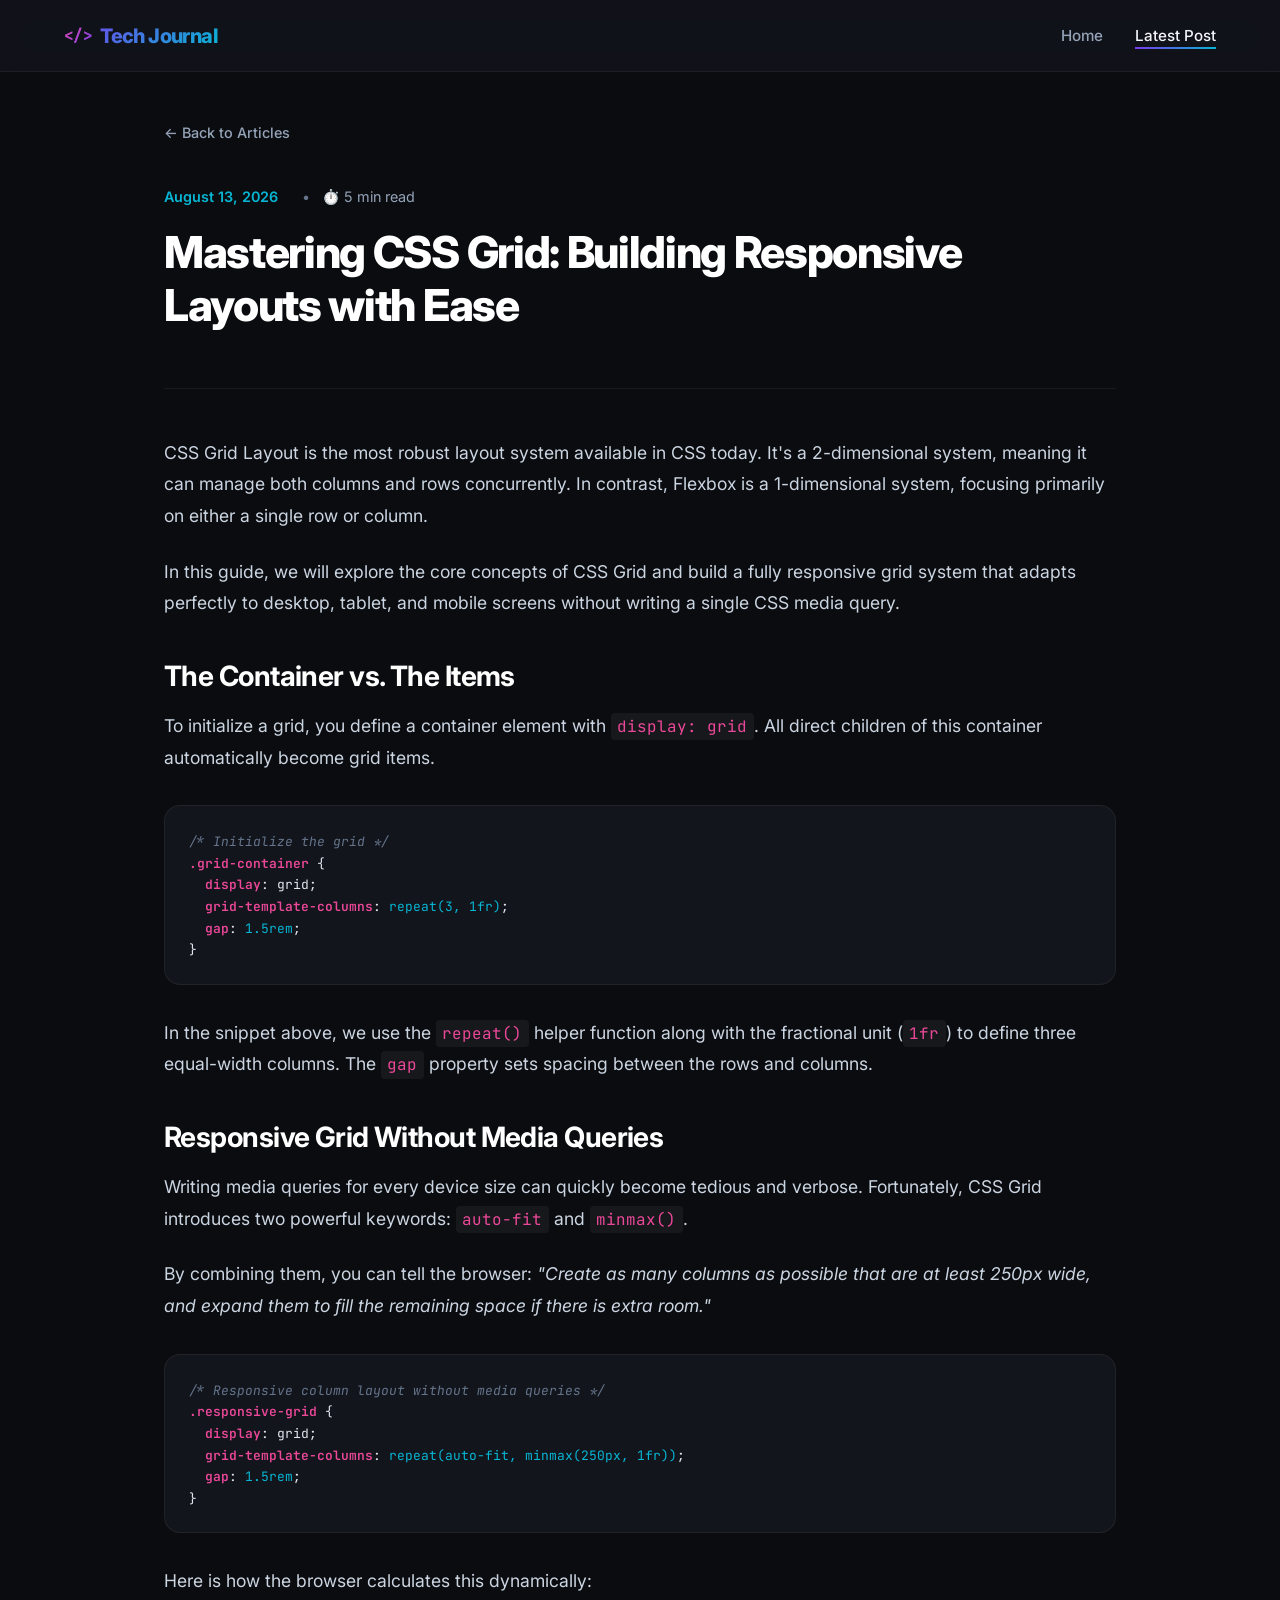
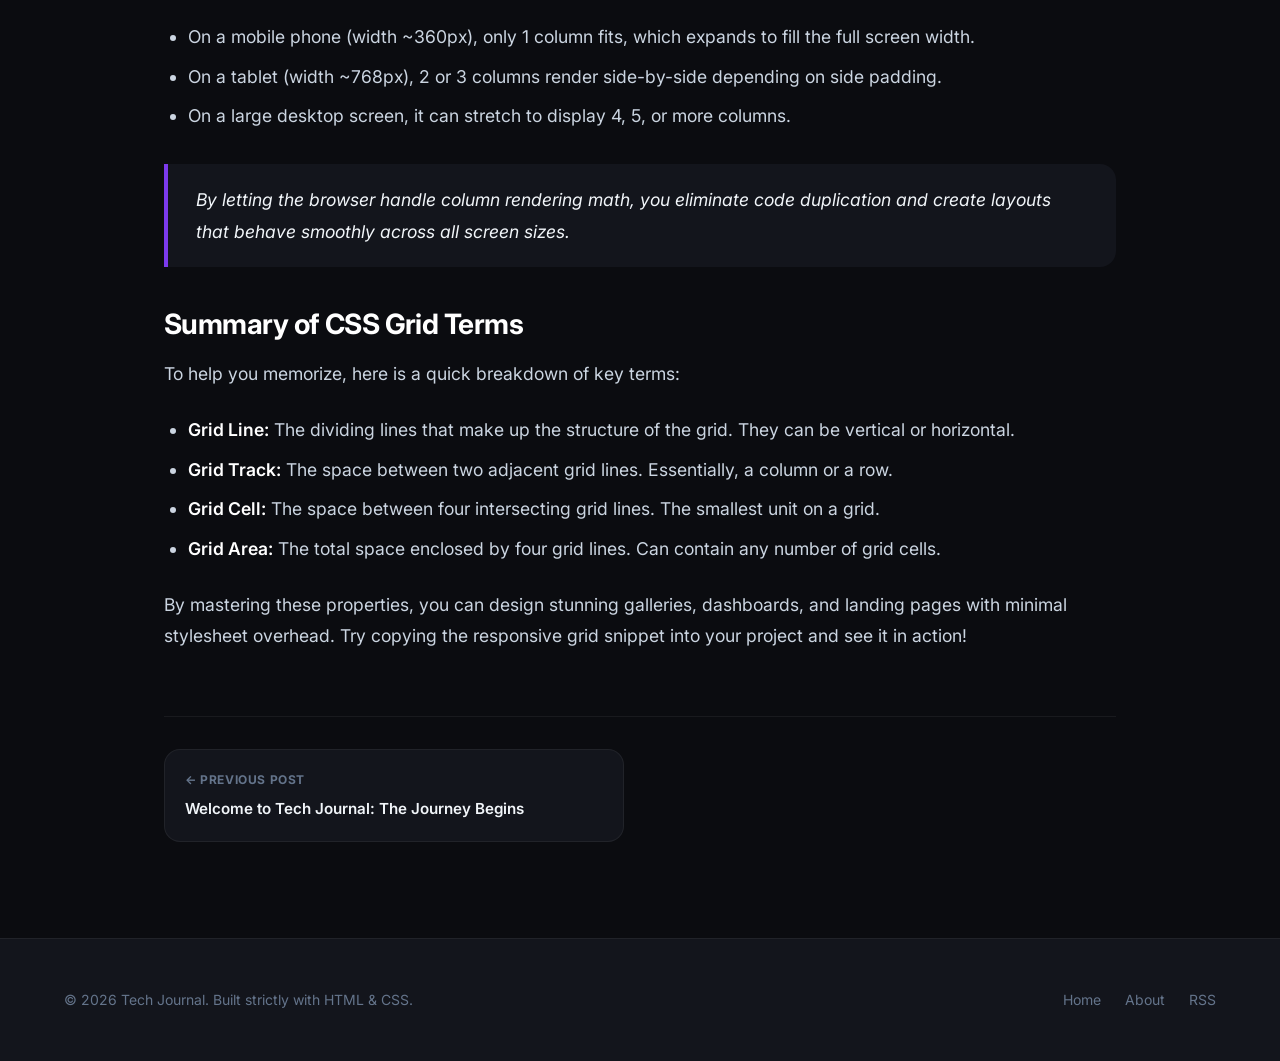
==== commit 0717dab3: "updated the layout for the home page and the detailed blog post page view" ====
--- a/posts/mastering-css-grids.html
+++ b/posts/mastering-css-grids.html
@@ -5,7 +5,7 @@
   <meta name="viewport" content="width=device-width, initial-scale=1.0">
   
   <!-- SEO Meta Tags -->
-  <title>Mastering CSS Grid - DevJournal Tech Blog</title>
+  <title>Mastering CSS Grid - Tech Journal Tech Blog</title>
   <meta name="description" content="An in-depth tutorial on mastering CSS Grid layouts. Learn how to design complex, responsive grids without media queries.">
   <link rel="canonical" href="posts/mastering-css-grids.html">
   
@@ -17,7 +17,7 @@
   <!-- Sticky Site Header -->
   <header class="site-header" id="site-header">
     <div class="container">
-      <a href="../index.html" class="logo" id="logo-link">DevJournal</a>
+      <a href="../index.html" class="logo" id="logo-link">Tech Journal</a>
       <nav aria-label="Main Navigation">
         <ul class="nav-links">
           <li><a href="../index.html" id="nav-home">Home</a></li>
@@ -100,7 +100,7 @@
     <nav class="post-navigation" aria-label="Post navigation">
       <a href="welcome-to-my-blog.html" class="post-nav-card" id="prev-post-link">
         <span class="post-nav-label">← Previous Post</span>
-        <span class="post-nav-title">Welcome to DevJournal: The Journey Begins</span>
+        <span class="post-nav-title">Welcome to Tech Journal: The Journey Begins</span>
       </a>
       <div class="post-nav-card next" style="visibility: hidden;">
         <span class="post-nav-label">Next Post</span>
@@ -112,7 +112,7 @@
   <!-- Site Footer -->
   <footer class="site-footer" id="site-footer">
     <div class="container">
-      <div class="footer-copy" id="footer-copy-text">&copy; 2026 DevJournal. Built strictly with HTML &amp; CSS.</div>
+      <div class="footer-copy" id="footer-copy-text">&copy; 2026 Tech Journal. Built strictly with HTML &amp; CSS.</div>
       <ul class="footer-links">
         <li><a href="../index.html" id="footer-link-home">Home</a></li>
         <li><a href="#" id="footer-link-about">About</a></li>
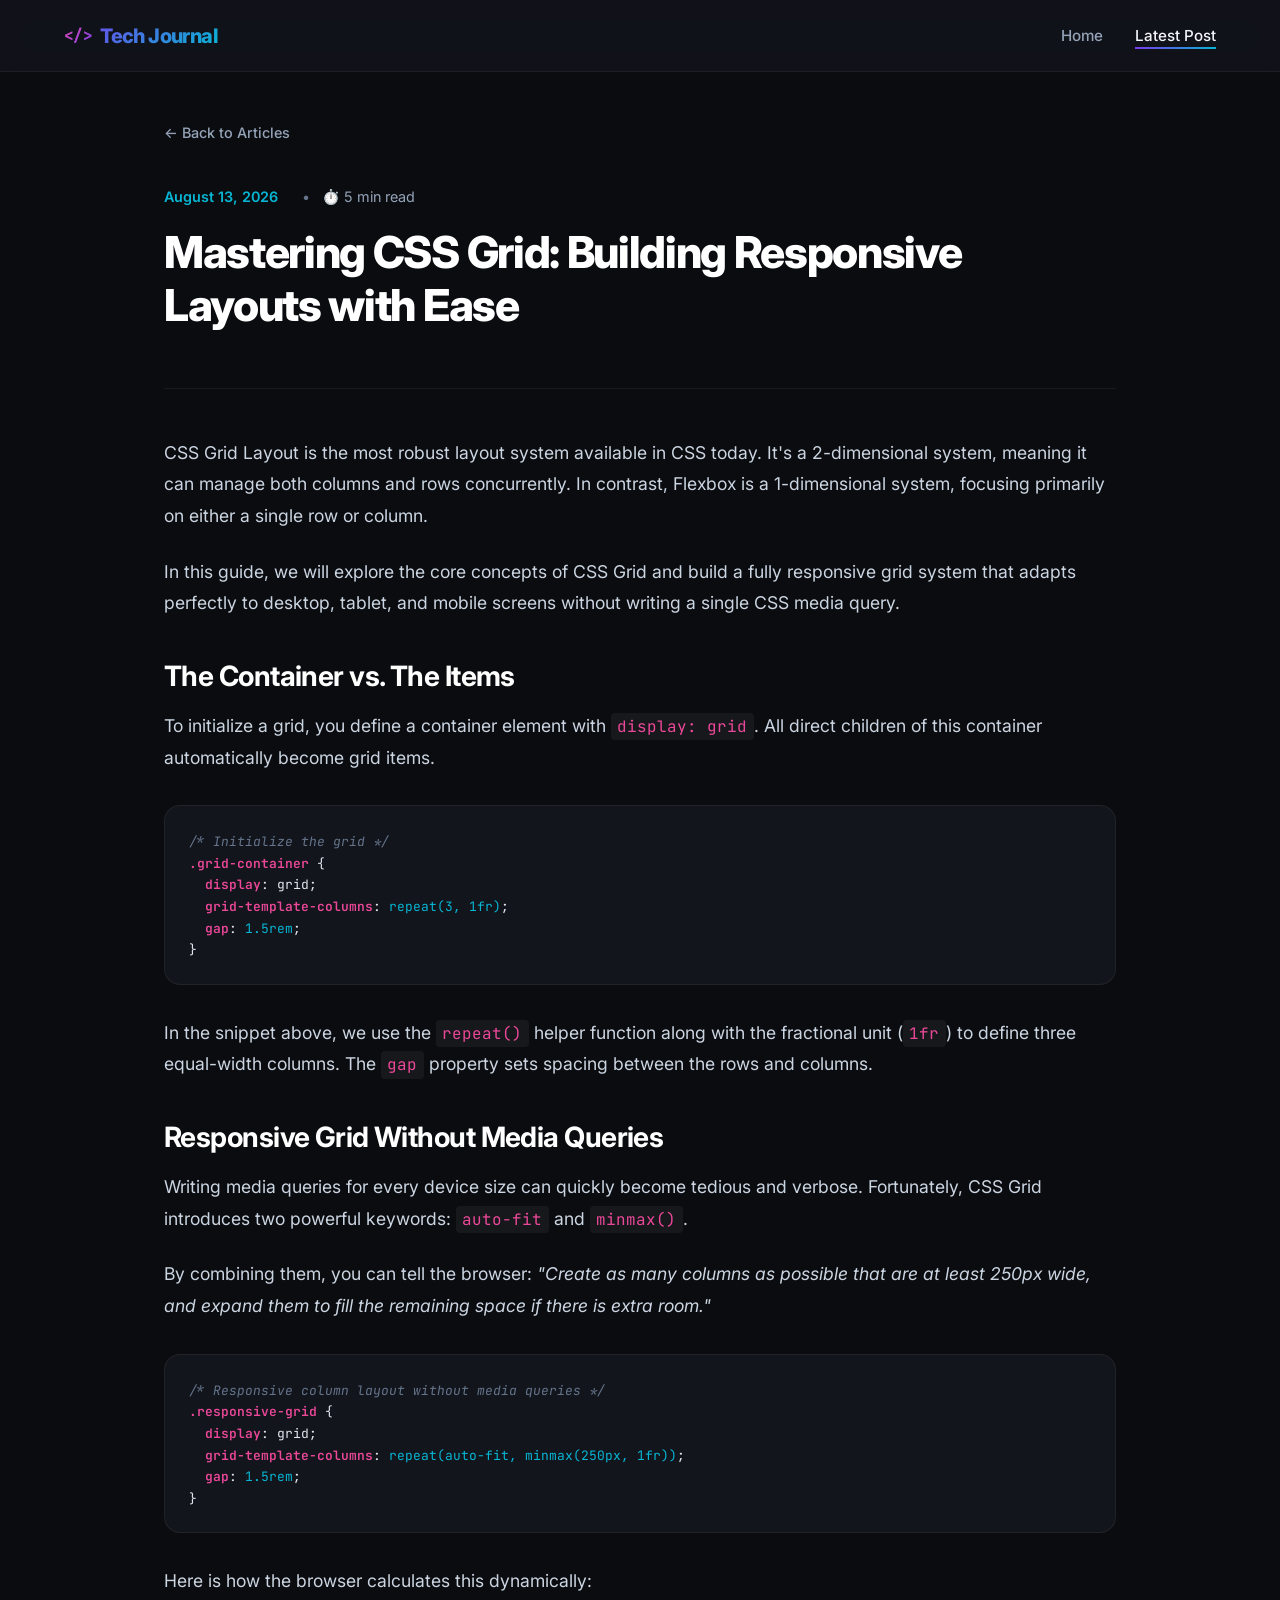
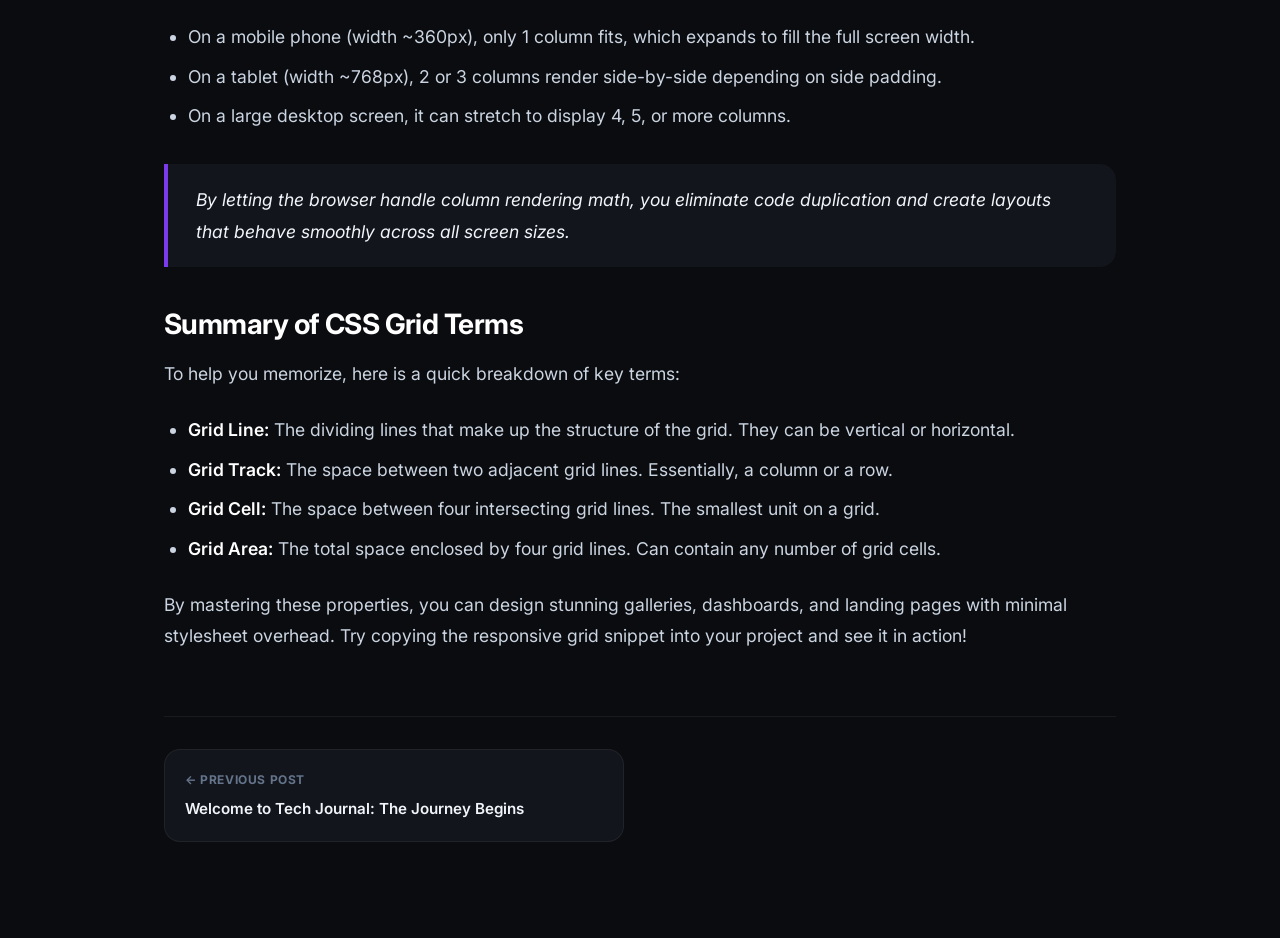
==== commit 7eb4174d: "updated the blog post detailed page to remove the footer from them" ====
--- a/posts/mastering-css-grids.html
+++ b/posts/mastering-css-grids.html
@@ -109,17 +109,5 @@
     </nav>
   </main>
 
-  <!-- Site Footer -->
-  <footer class="site-footer" id="site-footer">
-    <div class="container">
-      <div class="footer-copy" id="footer-copy-text">&copy; 2026 Tech Journal. Built strictly with HTML &amp; CSS.</div>
-      <ul class="footer-links">
-        <li><a href="../index.html" id="footer-link-home">Home</a></li>
-        <li><a href="#" id="footer-link-about">About</a></li>
-        <li><a href="#" id="footer-link-rss">RSS</a></li>
-      </ul>
-    </div>
-  </footer>
-
 </body>
 </html>
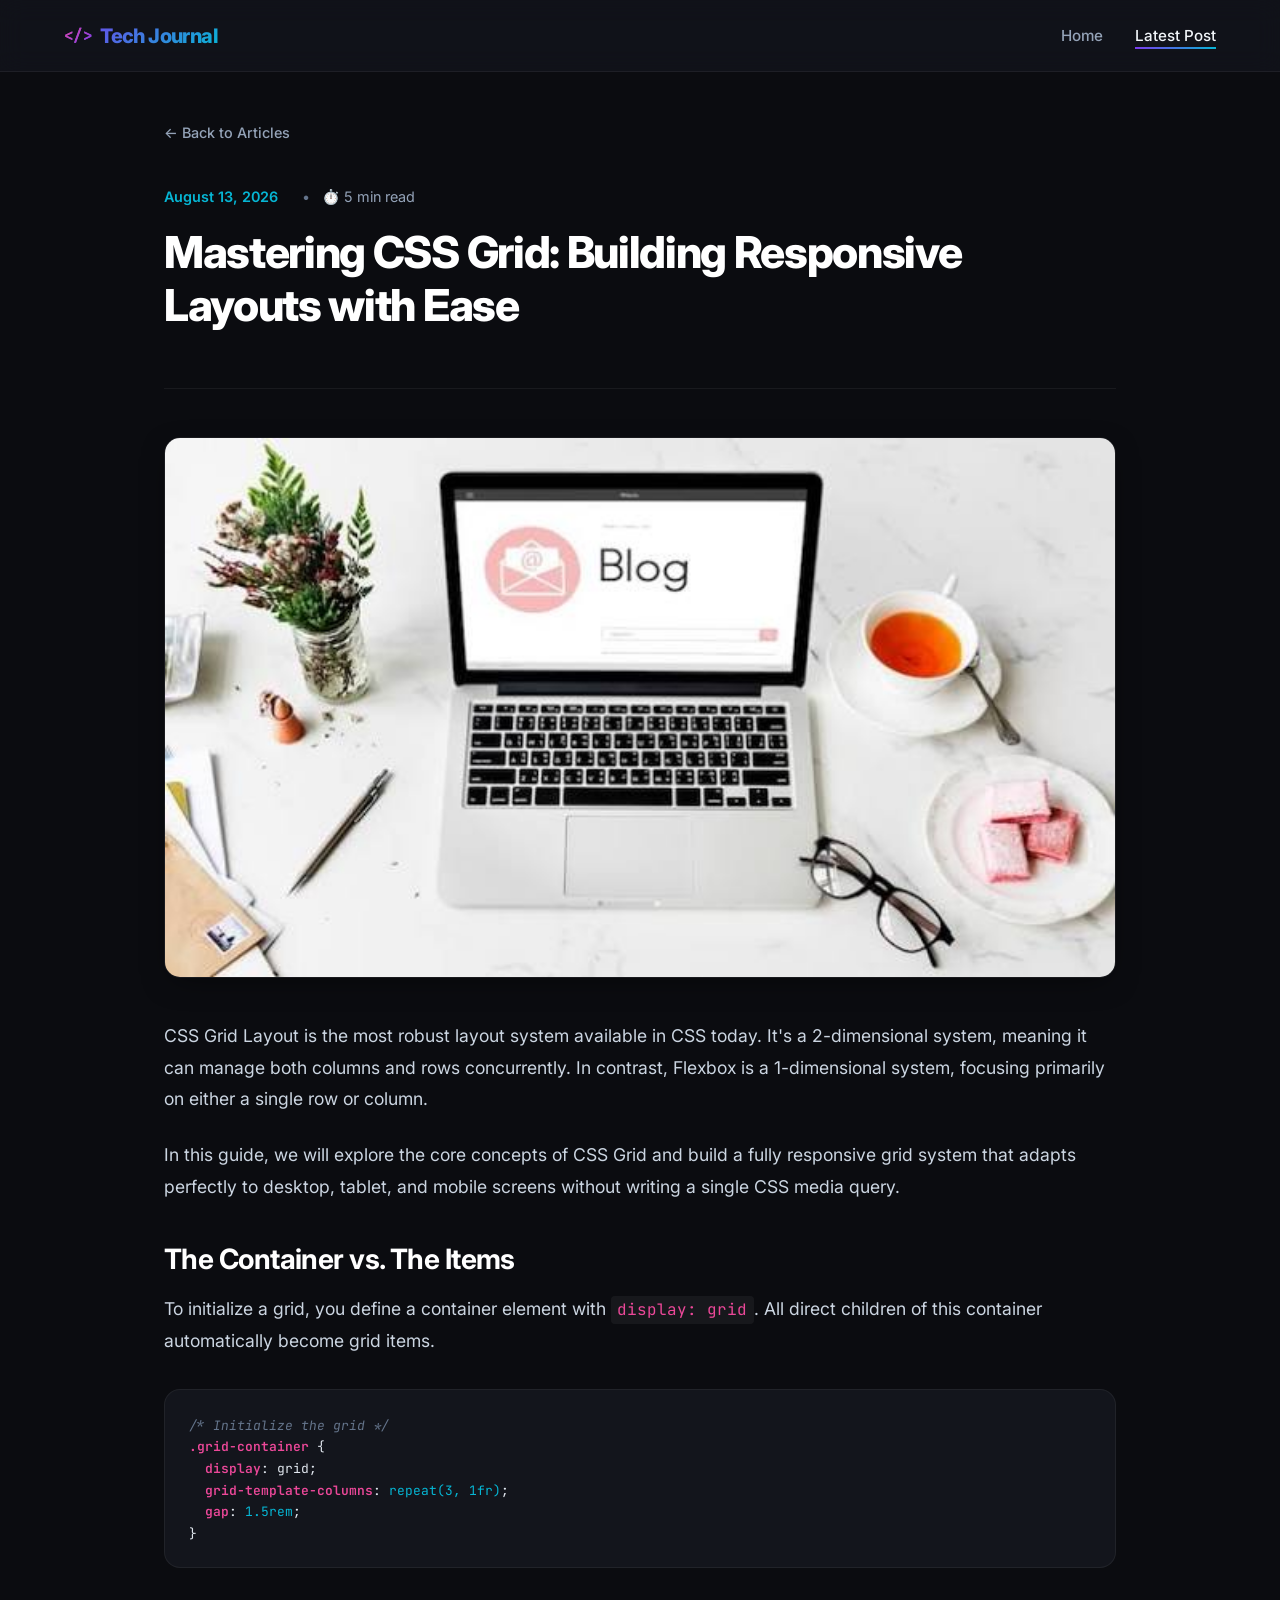
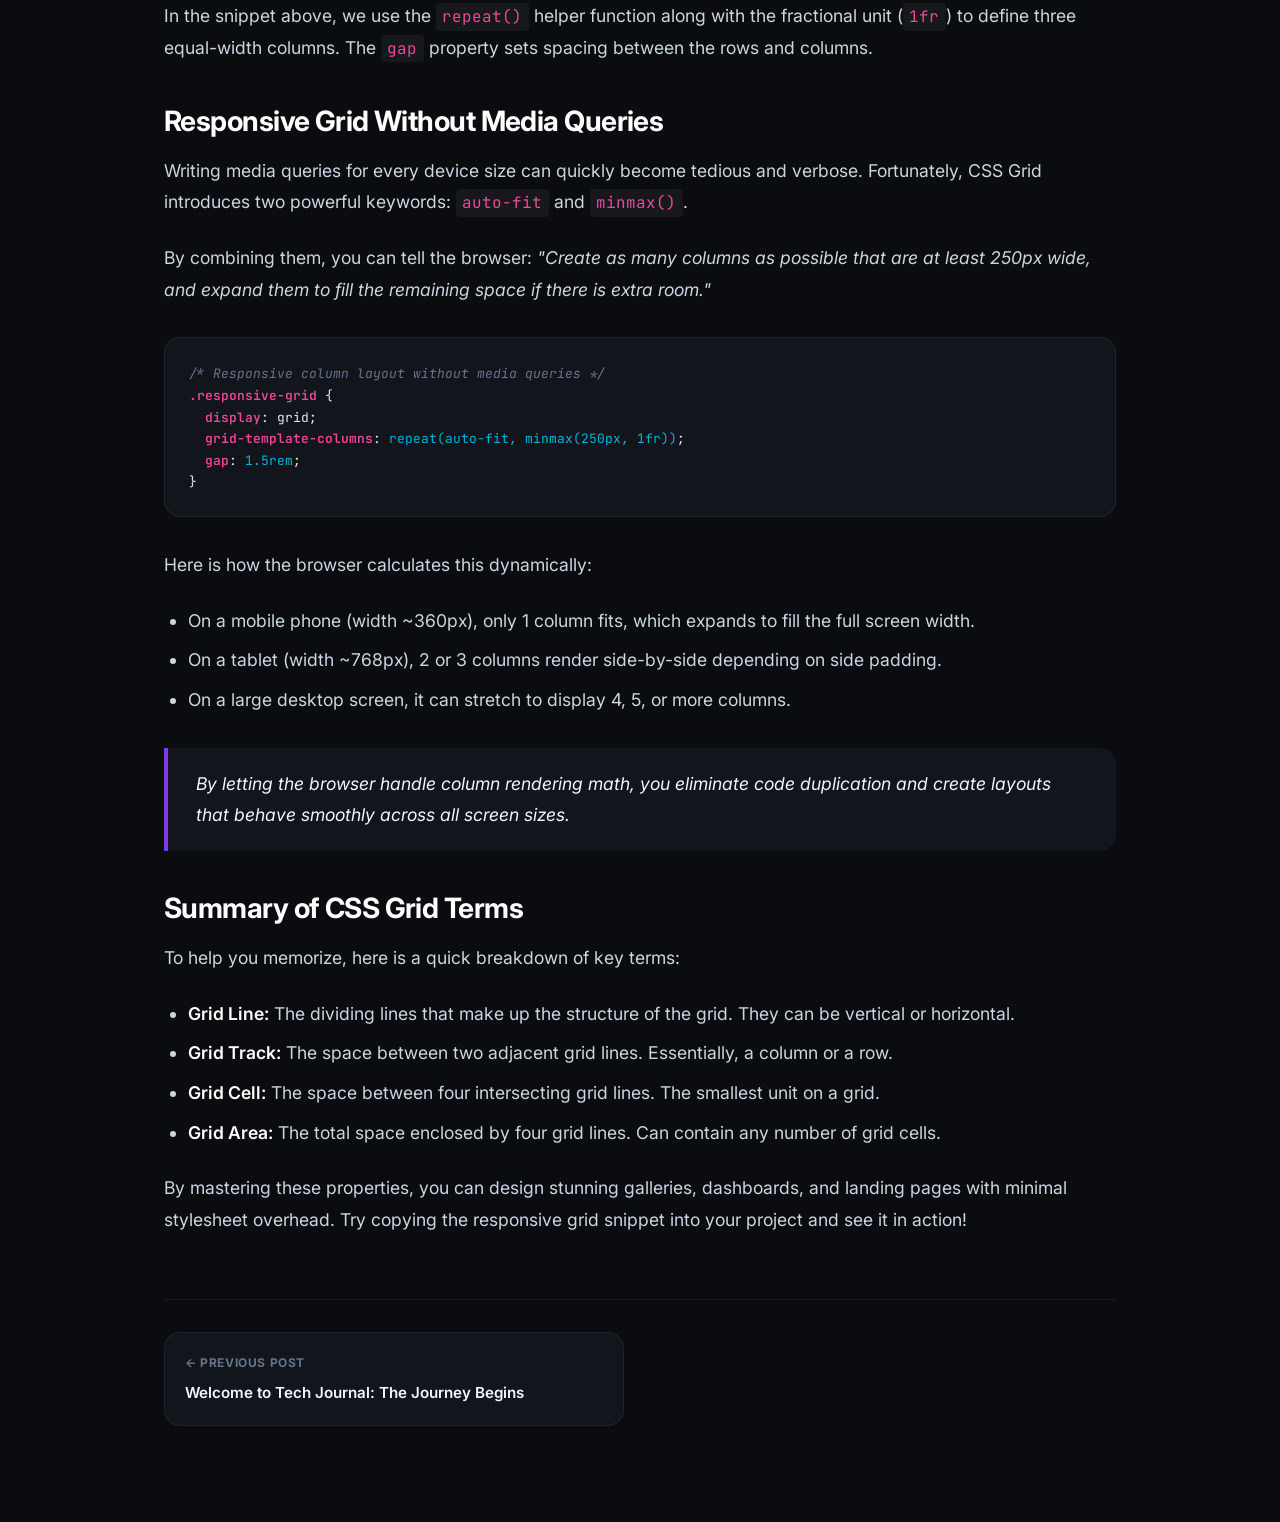
==== commit 3685e66a: "updated the blog post detailed page to remove the footer from them" ====
--- a/posts/mastering-css-grids.html
+++ b/posts/mastering-css-grids.html
@@ -8,6 +8,17 @@
   <title>Mastering CSS Grid - Tech Journal Tech Blog</title>
   <meta name="description" content="An in-depth tutorial on mastering CSS Grid layouts. Learn how to design complex, responsive grids without media queries.">
   <link rel="canonical" href="posts/mastering-css-grids.html">
+  
+  <!-- Open Graph / Social Sharing -->
+  <meta property="og:title" content="Mastering CSS Grid: Building Responsive Layouts with Ease">
+  <meta property="og:description" content="An in-depth tutorial on mastering CSS Grid layouts. Learn how to design complex, responsive grids without media queries.">
+  <meta property="og:type" content="article">
+  <meta property="og:url" content="posts/mastering-css-grids.html">
+  <meta property="og:image" content="../images/images.jpeg">
+  <meta name="twitter:card" content="summary_large_image">
+  <meta name="twitter:title" content="Mastering CSS Grid: Building Responsive Layouts with Ease">
+  <meta name="twitter:description" content="An in-depth tutorial on mastering CSS Grid layouts. Learn how to design complex, responsive grids without media queries.">
+  <meta name="twitter:image" content="../images/images.jpeg">
   
   <!-- Stylesheets -->
   <link rel="stylesheet" href="../css/style.css">
@@ -41,6 +52,11 @@
         </div>
         <h1 class="post-title">Mastering CSS Grid: Building Responsive Layouts with Ease</h1>
       </header>
+
+      <!-- Featured Image -->
+      <figure class="post-featured-image">
+        <img src="../images/images.jpeg" alt="Mastering CSS Grid featured image">
+      </figure>
 
       <!-- Article Body -->
       <section class="post-content">
--- a/css/style.css
+++ b/css/style.css
@@ -471,6 +471,15 @@
   box-shadow: var(--shadow-md);
 }
 
+.post-featured-image {
+  margin: 0 0 2rem 0;
+}
+
+.post-featured-image img {
+  width: 100%;
+  margin: 0;
+}
+
 /* Post navigation page footer */
 .post-navigation {
   display: flex;
